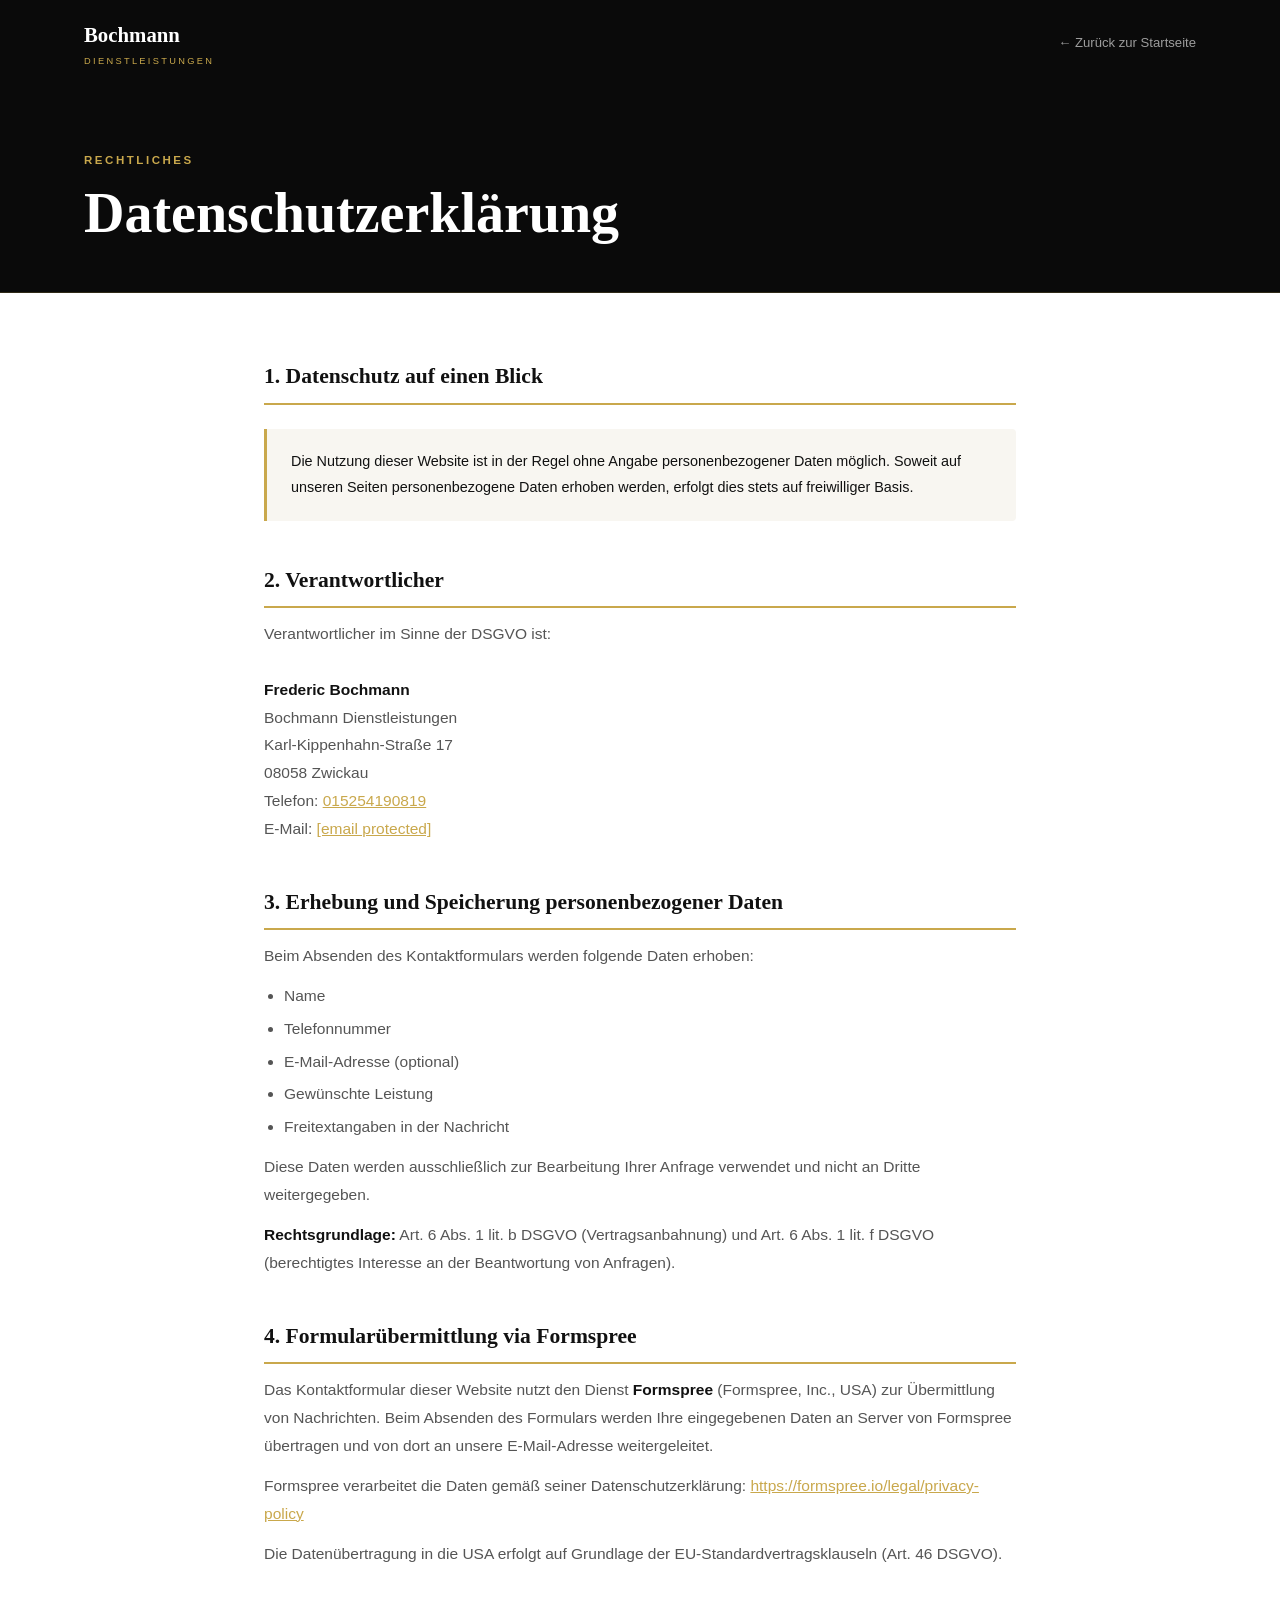
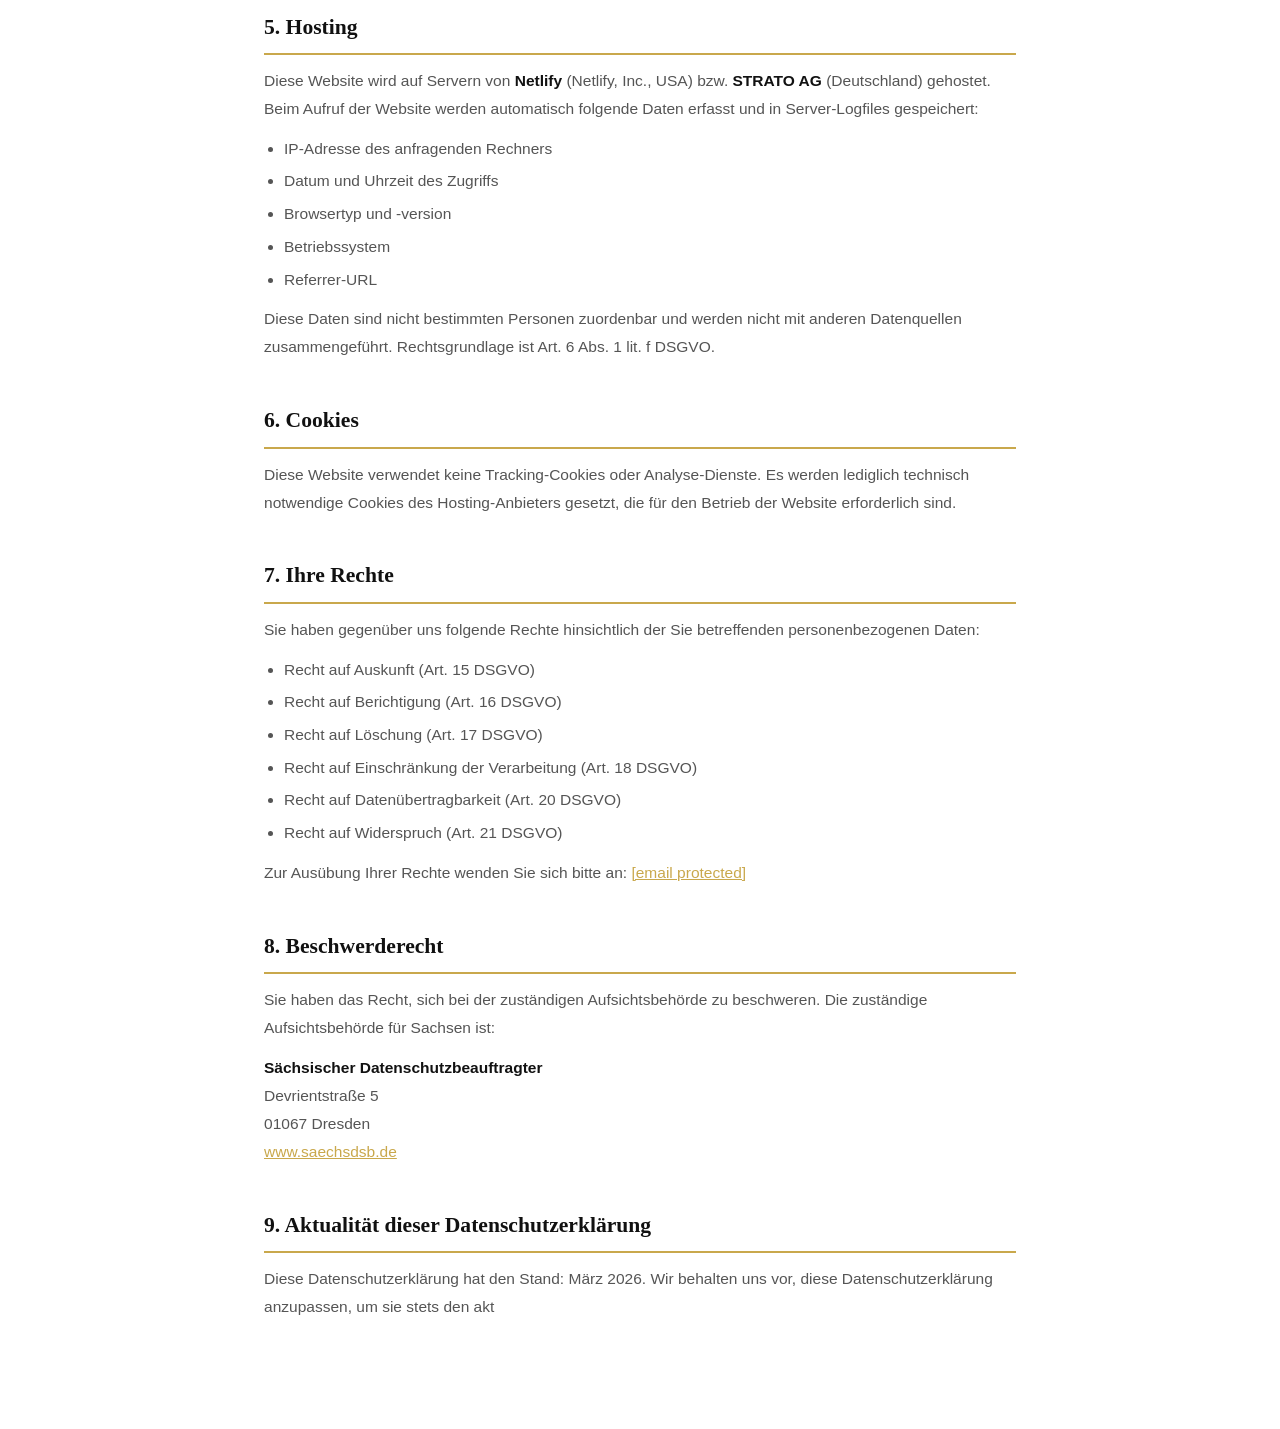
==== datenschutz.html @ 0e7c02c8 "Add files via upload grunddateien" ====
<!DOCTYPE html>
<html lang="de">
<head>
<meta charset="UTF-8"/>
<meta name="viewport" content="width=device-width,initial-scale=1.0"/>
<title>Datenschutz – Bochmann Dienstleistungen</title>
<style>
:root{--gold:#C9A84C;--dark:#111;--gray:#555;--off-white:#F8F6F1;--fd:Georgia,serif;--fb:-apple-system,BlinkMacSystemFont,sans-serif}
*{box-sizing:border-box;margin:0;padding:0}
body{font-family:var(--fb);background:#fff;color:var(--dark);line-height:1.8}
a{color:var(--gold)}a:hover{text-decoration:underline}
.nav{background:#0a0a0a;padding:1rem 0;position:sticky;top:0;z-index:100}
.nav__inner{max-width:1160px;margin:0 auto;padding:0 1.5rem;display:flex;align-items:center;justify-content:space-between}
.logo-main{font-family:var(--fd);font-size:1.3rem;font-weight:700;color:#fff}
.logo-sub{font-size:.58rem;letter-spacing:.25em;text-transform:uppercase;color:var(--gold)}
.back{font-size:.82rem;color:rgba(255,255,255,.6);text-decoration:none}
.back:hover{color:var(--gold)}
.hero{background:#0a0a0a;padding:4rem 0 3rem;border-bottom:1px solid rgba(201,168,76,.2)}
.hero .wrap{max-width:1160px;margin:0 auto;padding:0 1.5rem}
.eyebrow{font-size:.72rem;font-weight:700;letter-spacing:.22em;text-transform:uppercase;color:var(--gold);margin-bottom:.75rem}
.hero h1{font-family:var(--fd);font-size:clamp(2rem,5vw,3.5rem);font-weight:700;color:#fff;line-height:1.1}
.content{max-width:800px;margin:0 auto;padding:4rem 1.5rem 6rem}
.content h2{font-family:var(--fd);font-size:1.35rem;font-weight:700;color:var(--dark);margin:2.5rem 0 .75rem;padding-bottom:.4rem;border-bottom:2px solid var(--gold)}
.content h2:first-child{margin-top:0}
.content p{color:var(--gray);margin-bottom:.75rem;font-size:.97rem}
.content strong{color:var(--dark)}
.content ul{margin:.5rem 0 .75rem 1.25rem;color:var(--gray);font-size:.97rem}
.content ul li{margin-bottom:.3rem}
.box{background:var(--off-white);border-left:3px solid var(--gold);padding:1.25rem 1.5rem;border-radius:0 4px 4px 0;margin:1.5rem 0}
.box p{margin:0;color:var(--dark);font-size:.9rem}
.footer-s{background:#0a0a0a;padding:1.5rem 0;text-align:center}
.footer-s p{font-size:.78rem;color:rgba(255,255,255,.3)}
.footer-s a{color:var(--gold)}
</style>
</head>
<body>
<nav class="nav">
  <div class="nav__inner">
    <a href="index.html" style="text-decoration:none">
      <div class="logo-main">Bochmann</div>
      <div class="logo-sub">Dienstleistungen</div>
    </a>
    <a href="index.html" class="back">&#8592; Zurück zur Startseite</a>
  </div>
</nav>
<div class="hero">
  <div class="wrap">
    <p class="eyebrow">Rechtliches</p>
    <h1>Datenschutzerklärung</h1>
  </div>
</div>
<div class="content">

  <h2>1. Datenschutz auf einen Blick</h2>
  <div class="box">
    <p>Die Nutzung dieser Website ist in der Regel ohne Angabe personenbezogener Daten möglich. Soweit auf unseren Seiten personenbezogene Daten erhoben werden, erfolgt dies stets auf freiwilliger Basis.</p>
  </div>

  <h2>2. Verantwortlicher</h2>
  <p>Verantwortlicher im Sinne der DSGVO ist:<br><br>
  <strong>Frederic Bochmann</strong><br>
  Bochmann Dienstleistungen<br>
  Karl-Kippenhahn-Straße 17<br>
  08058 Zwickau<br>
  Telefon: <a href="tel:015254190819">015254190819</a><br>
  E-Mail: <a href="/cdn-cgi/l/email-protection#8ceafee9e5feedf9e1a1e8e5e9e2fff8e0e9e5fff8f9e2ebe9e2ccebe1f4a2e8e9"><span class="__cf_email__" data-cfemail="026470676b7063776f2f666b676c71766e676b7176776c65676c42656f7a2c6667">[email&#160;protected]</span></a></p>

  <h2>3. Erhebung und Speicherung personenbezogener Daten</h2>
  <p>Beim Absenden des Kontaktformulars werden folgende Daten erhoben:</p>
  <ul>
    <li>Name</li>
    <li>Telefonnummer</li>
    <li>E-Mail-Adresse (optional)</li>
    <li>Gewünschte Leistung</li>
    <li>Freitextangaben in der Nachricht</li>
  </ul>
  <p>Diese Daten werden ausschließlich zur Bearbeitung Ihrer Anfrage verwendet und nicht an Dritte weitergegeben.</p>
  <p><strong>Rechtsgrundlage:</strong> Art. 6 Abs. 1 lit. b DSGVO (Vertragsanbahnung) und Art. 6 Abs. 1 lit. f DSGVO (berechtigtes Interesse an der Beantwortung von Anfragen).</p>

  <h2>4. Formularübermittlung via Formspree</h2>
  <p>Das Kontaktformular dieser Website nutzt den Dienst <strong>Formspree</strong> (Formspree, Inc., USA) zur Übermittlung von Nachrichten. Beim Absenden des Formulars werden Ihre eingegebenen Daten an Server von Formspree übertragen und von dort an unsere E-Mail-Adresse weitergeleitet.</p>
  <p>Formspree verarbeitet die Daten gemäß seiner Datenschutzerklärung: <a href="https://formspree.io/legal/privacy-policy" target="_blank">https://formspree.io/legal/privacy-policy</a></p>
  <p>Die Datenübertragung in die USA erfolgt auf Grundlage der EU-Standardvertragsklauseln (Art. 46 DSGVO).</p>

  <h2>5. Hosting</h2>
  <p>Diese Website wird auf Servern von <strong>Netlify</strong> (Netlify, Inc., USA) bzw. <strong>STRATO AG</strong> (Deutschland) gehostet. Beim Aufruf der Website werden automatisch folgende Daten erfasst und in Server-Logfiles gespeichert:</p>
  <ul>
    <li>IP-Adresse des anfragenden Rechners</li>
    <li>Datum und Uhrzeit des Zugriffs</li>
    <li>Browsertyp und -version</li>
    <li>Betriebssystem</li>
    <li>Referrer-URL</li>
  </ul>
  <p>Diese Daten sind nicht bestimmten Personen zuordenbar und werden nicht mit anderen Datenquellen zusammengeführt. Rechtsgrundlage ist Art. 6 Abs. 1 lit. f DSGVO.</p>

  <h2>6. Cookies</h2>
  <p>Diese Website verwendet keine Tracking-Cookies oder Analyse-Dienste. Es werden lediglich technisch notwendige Cookies des Hosting-Anbieters gesetzt, die für den Betrieb der Website erforderlich sind.</p>

  <h2>7. Ihre Rechte</h2>
  <p>Sie haben gegenüber uns folgende Rechte hinsichtlich der Sie betreffenden personenbezogenen Daten:</p>
  <ul>
    <li>Recht auf Auskunft (Art. 15 DSGVO)</li>
    <li>Recht auf Berichtigung (Art. 16 DSGVO)</li>
    <li>Recht auf Löschung (Art. 17 DSGVO)</li>
    <li>Recht auf Einschränkung der Verarbeitung (Art. 18 DSGVO)</li>
    <li>Recht auf Datenübertragbarkeit (Art. 20 DSGVO)</li>
    <li>Recht auf Widerspruch (Art. 21 DSGVO)</li>
  </ul>
  <p>Zur Ausübung Ihrer Rechte wenden Sie sich bitte an: <a href="/cdn-cgi/l/email-protection#553327303c2734203878313c303b262139303c2621203b32303b1532382d7b3130"><span class="__cf_email__" data-cfemail="bcdaced9d5ceddc9d191d8d5d9d2cfc8d0d9d5cfc8c9d2dbd9d2fcdbd1c492d8d9">[email&#160;protected]</span></a></p>

  <h2>8. Beschwerderecht</h2>
  <p>Sie haben das Recht, sich bei der zuständigen Aufsichtsbehörde zu beschweren. Die zuständige Aufsichtsbehörde für Sachsen ist:</p>
  <p><strong>Sächsischer Datenschutzbeauftragter</strong><br>
  Devrientstraße 5<br>
  01067 Dresden<br>
  <a href="https://www.saechsdsb.de" target="_blank">www.saechsdsb.de</a></p>

  <h2>9. Aktualität dieser Datenschutzerklärung</h2>
  <p>Diese Datenschutzerklärung hat den Stand: März 2026. Wir behalten uns vor, diese Datenschutzerklärung anzupassen, um sie stets den akt
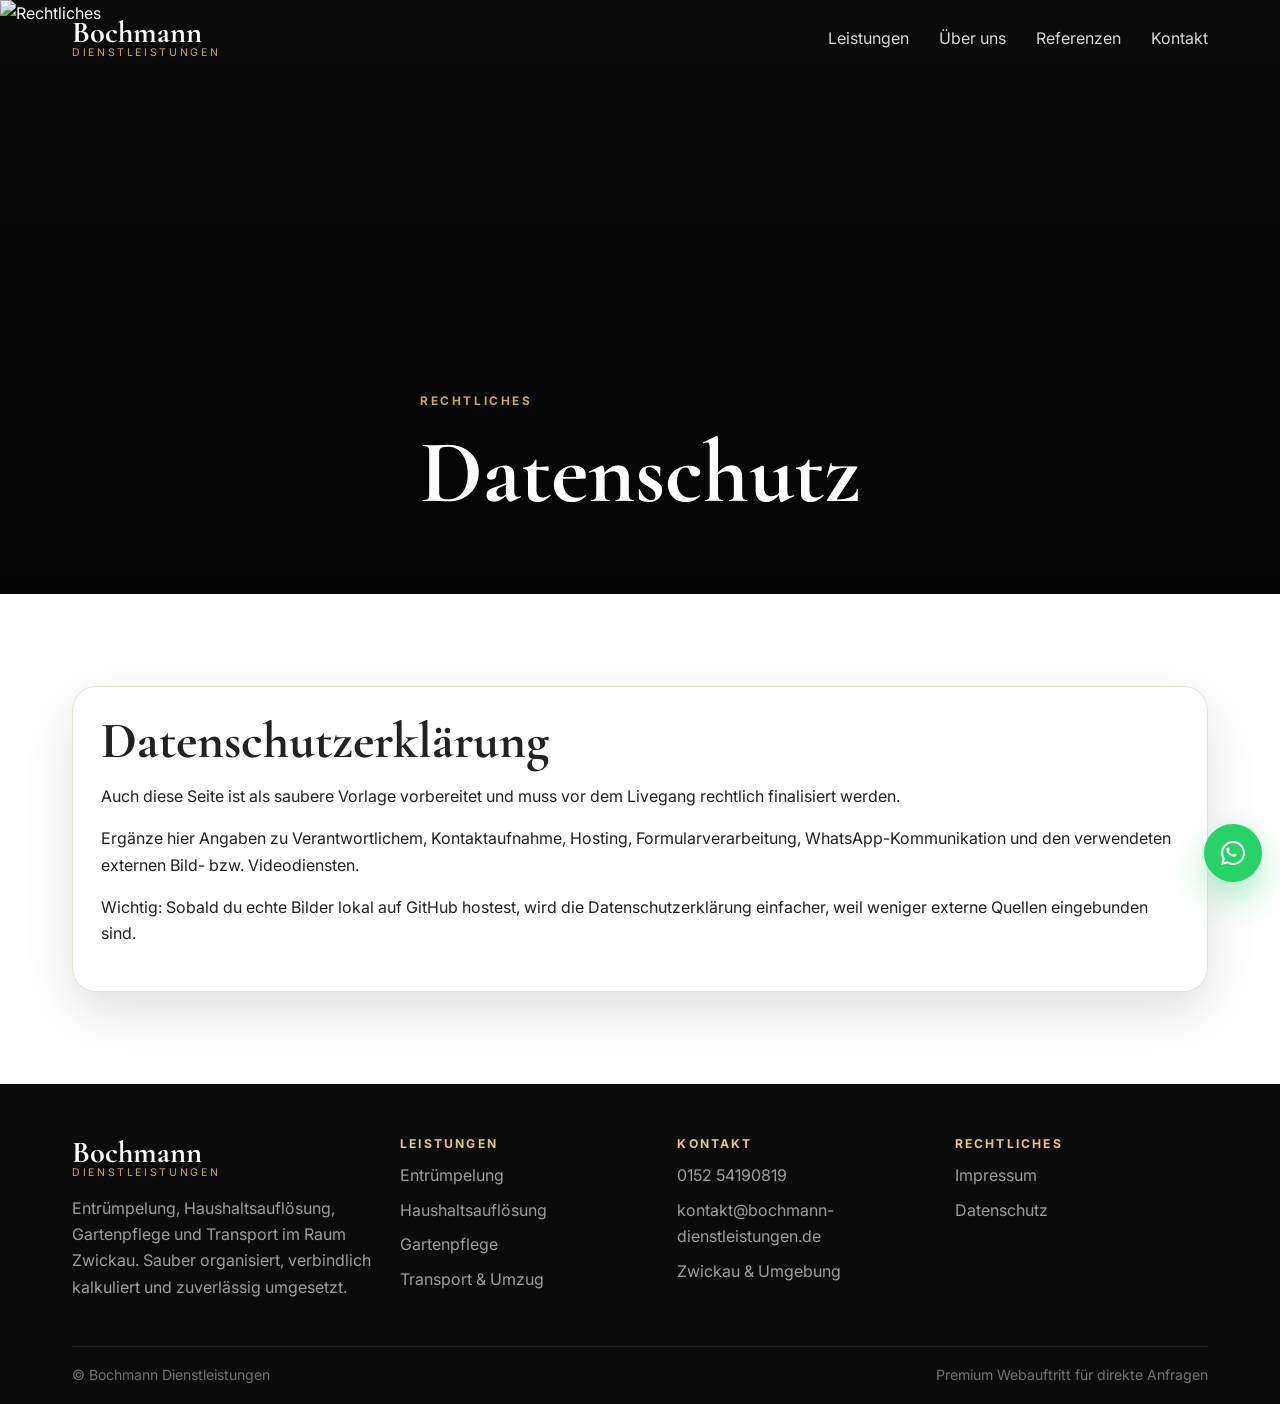
==== commit 73660cf2: "Launch: Bochmann Dienstleistungen Website - Alle Placeholder-Texte durch echten Content ersetzt - Fo" ====
--- a/datenschutz.html
+++ b/datenschutz.html
@@ -1,119 +1,82 @@
 <!DOCTYPE html>
 <html lang="de">
 <head>
-<meta charset="UTF-8"/>
-<meta name="viewport" content="width=device-width,initial-scale=1.0"/>
-<title>Datenschutz – Bochmann Dienstleistungen</title>
-<style>
-:root{--gold:#C9A84C;--dark:#111;--gray:#555;--off-white:#F8F6F1;--fd:Georgia,serif;--fb:-apple-system,BlinkMacSystemFont,sans-serif}
-*{box-sizing:border-box;margin:0;padding:0}
-body{font-family:var(--fb);background:#fff;color:var(--dark);line-height:1.8}
-a{color:var(--gold)}a:hover{text-decoration:underline}
-.nav{background:#0a0a0a;padding:1rem 0;position:sticky;top:0;z-index:100}
-.nav__inner{max-width:1160px;margin:0 auto;padding:0 1.5rem;display:flex;align-items:center;justify-content:space-between}
-.logo-main{font-family:var(--fd);font-size:1.3rem;font-weight:700;color:#fff}
-.logo-sub{font-size:.58rem;letter-spacing:.25em;text-transform:uppercase;color:var(--gold)}
-.back{font-size:.82rem;color:rgba(255,255,255,.6);text-decoration:none}
-.back:hover{color:var(--gold)}
-.hero{background:#0a0a0a;padding:4rem 0 3rem;border-bottom:1px solid rgba(201,168,76,.2)}
-.hero .wrap{max-width:1160px;margin:0 auto;padding:0 1.5rem}
-.eyebrow{font-size:.72rem;font-weight:700;letter-spacing:.22em;text-transform:uppercase;color:var(--gold);margin-bottom:.75rem}
-.hero h1{font-family:var(--fd);font-size:clamp(2rem,5vw,3.5rem);font-weight:700;color:#fff;line-height:1.1}
-.content{max-width:800px;margin:0 auto;padding:4rem 1.5rem 6rem}
-.content h2{font-family:var(--fd);font-size:1.35rem;font-weight:700;color:var(--dark);margin:2.5rem 0 .75rem;padding-bottom:.4rem;border-bottom:2px solid var(--gold)}
-.content h2:first-child{margin-top:0}
-.content p{color:var(--gray);margin-bottom:.75rem;font-size:.97rem}
-.content strong{color:var(--dark)}
-.content ul{margin:.5rem 0 .75rem 1.25rem;color:var(--gray);font-size:.97rem}
-.content ul li{margin-bottom:.3rem}
-.box{background:var(--off-white);border-left:3px solid var(--gold);padding:1.25rem 1.5rem;border-radius:0 4px 4px 0;margin:1.5rem 0}
-.box p{margin:0;color:var(--dark);font-size:.9rem}
-.footer-s{background:#0a0a0a;padding:1.5rem 0;text-align:center}
-.footer-s p{font-size:.78rem;color:rgba(255,255,255,.3)}
-.footer-s a{color:var(--gold)}
-</style>
+  <meta charset="UTF-8" />
+  <meta name="viewport" content="width=device-width, initial-scale=1.0" />
+  <meta name="theme-color" content="#0b0b0b" />
+  <link rel="preconnect" href="https://fonts.googleapis.com">
+  <link rel="preconnect" href="https://fonts.gstatic.com" crossorigin>
+  <link href="https://fonts.googleapis.com/css2?family=Cormorant+Garamond:wght@500;600;700&family=Inter:wght@400;500;600;700;800&display=swap" rel="stylesheet">
+  <link rel="stylesheet" href="style.css" />
+
+  <title>Datenschutz | Bochmann Dienstleistungen</title>
 </head>
 <body>
-<nav class="nav">
-  <div class="nav__inner">
-    <a href="index.html" style="text-decoration:none">
-      <div class="logo-main">Bochmann</div>
-      <div class="logo-sub">Dienstleistungen</div>
-    </a>
-    <a href="index.html" class="back">&#8592; Zurück zur Startseite</a>
+<header class="topbar">
+  <div class="container nav">
+    <a class="logo" href="index.html"><strong>Bochmann</strong><span>Dienstleistungen</span></a>
+    <nav class="nav-links">
+      <a href="index.html#leistungen">Leistungen</a>
+      <a href="index.html#ueber-uns">Über uns</a>
+      <a href="index.html#referenzen">Referenzen</a>
+      <a href="index.html#kontakt">Kontakt</a>
+    </nav>
+    <button class="burger" aria-label="Menü öffnen"><span></span><span></span><span></span></button>
   </div>
-</nav>
-<div class="hero">
-  <div class="wrap">
-    <p class="eyebrow">Rechtliches</p>
-    <h1>Datenschutzerklärung</h1>
+</header>
+<section class="page-hero">
+  <img src="https://images.unsplash.com/photo-1450101499163-c8848c66ca85?auto=format&fit=crop&w=1600&q=80" alt="Rechtliches" />
+  <div class="container">
+    <span class="eyebrow">Rechtliches</span>
+    <h1>Datenschutz</h1>
   </div>
-</div>
-<div class="content">
-
-  <h2>1. Datenschutz auf einen Blick</h2>
-  <div class="box">
-    <p>Die Nutzung dieser Website ist in der Regel ohne Angabe personenbezogener Daten möglich. Soweit auf unseren Seiten personenbezogene Daten erhoben werden, erfolgt dies stets auf freiwilliger Basis.</p>
+</section>
+<section class="section">
+  <div class="container"><div class="panel"><h2>Datenschutzerklärung</h2>
+<p>Auch diese Seite ist als saubere Vorlage vorbereitet und muss vor dem Livegang rechtlich finalisiert werden.</p>
+<p>Ergänze hier Angaben zu Verantwortlichem, Kontaktaufnahme, Hosting, Formularverarbeitung, WhatsApp-Kommunikation und den verwendeten externen Bild- bzw. Videodiensten.</p>
+<p>Wichtig: Sobald du echte Bilder lokal auf GitHub hostest, wird die Datenschutzerklärung einfacher, weil weniger externe Quellen eingebunden sind.</p></div></div>
+</section>
+<footer class="footer">
+  <div class="container">
+    <div class="footer-grid">
+      <div>
+        <div class="logo" style="color:#fff"><strong>Bochmann</strong><span>Dienstleistungen</span></div>
+        <p style="margin-top:16px">Entrümpelung, Haushaltsauflösung, Gartenpflege und Transport im Raum Zwickau. Sauber organisiert, verbindlich kalkuliert und zuverlässig umgesetzt.</p>
+      </div>
+      <div>
+        <h4>Leistungen</h4>
+        <ul>
+          <li><a href="entruempelung.html">Entrümpelung</a></li>
+          <li><a href="haushaltsaufloesung.html">Haushaltsauflösung</a></li>
+          <li><a href="gartenpflege.html">Gartenpflege</a></li>
+          <li><a href="transport-umzug.html">Transport & Umzug</a></li>
+        </ul>
+      </div>
+      <div>
+        <h4>Kontakt</h4>
+        <ul>
+          <li><a href="tel:+4915254190819">0152 54190819</a></li>
+          <li><a href="mailto:kontakt@bochmann-dienstleistungen.de">kontakt@bochmann-dienstleistungen.de</a></li>
+          <li>Zwickau & Umgebung</li>
+        </ul>
+      </div>
+      <div>
+        <h4>Rechtliches</h4>
+        <ul>
+          <li><a href="impressum.html">Impressum</a></li>
+          <li><a href="datenschutz.html">Datenschutz</a></li>
+        </ul>
+      </div>
+    </div>
+    <div class="footer-bottom">
+      <span>© Bochmann Dienstleistungen</span>
+      <span>Premium Webauftritt für direkte Anfragen</span>
+    </div>
   </div>
-
-  <h2>2. Verantwortlicher</h2>
-  <p>Verantwortlicher im Sinne der DSGVO ist:<br><br>
-  <strong>Frederic Bochmann</strong><br>
-  Bochmann Dienstleistungen<br>
-  Karl-Kippenhahn-Straße 17<br>
-  08058 Zwickau<br>
-  Telefon: <a href="tel:015254190819">015254190819</a><br>
-  E-Mail: <a href="/cdn-cgi/l/email-protection#8ceafee9e5feedf9e1a1e8e5e9e2fff8e0e9e5fff8f9e2ebe9e2ccebe1f4a2e8e9"><span class="__cf_email__" data-cfemail="026470676b7063776f2f666b676c71766e676b7176776c65676c42656f7a2c6667">[email&#160;protected]</span></a></p>
-
-  <h2>3. Erhebung und Speicherung personenbezogener Daten</h2>
-  <p>Beim Absenden des Kontaktformulars werden folgende Daten erhoben:</p>
-  <ul>
-    <li>Name</li>
-    <li>Telefonnummer</li>
-    <li>E-Mail-Adresse (optional)</li>
-    <li>Gewünschte Leistung</li>
-    <li>Freitextangaben in der Nachricht</li>
-  </ul>
-  <p>Diese Daten werden ausschließlich zur Bearbeitung Ihrer Anfrage verwendet und nicht an Dritte weitergegeben.</p>
-  <p><strong>Rechtsgrundlage:</strong> Art. 6 Abs. 1 lit. b DSGVO (Vertragsanbahnung) und Art. 6 Abs. 1 lit. f DSGVO (berechtigtes Interesse an der Beantwortung von Anfragen).</p>
-
-  <h2>4. Formularübermittlung via Formspree</h2>
-  <p>Das Kontaktformular dieser Website nutzt den Dienst <strong>Formspree</strong> (Formspree, Inc., USA) zur Übermittlung von Nachrichten. Beim Absenden des Formulars werden Ihre eingegebenen Daten an Server von Formspree übertragen und von dort an unsere E-Mail-Adresse weitergeleitet.</p>
-  <p>Formspree verarbeitet die Daten gemäß seiner Datenschutzerklärung: <a href="https://formspree.io/legal/privacy-policy" target="_blank">https://formspree.io/legal/privacy-policy</a></p>
-  <p>Die Datenübertragung in die USA erfolgt auf Grundlage der EU-Standardvertragsklauseln (Art. 46 DSGVO).</p>
-
-  <h2>5. Hosting</h2>
-  <p>Diese Website wird auf Servern von <strong>Netlify</strong> (Netlify, Inc., USA) bzw. <strong>STRATO AG</strong> (Deutschland) gehostet. Beim Aufruf der Website werden automatisch folgende Daten erfasst und in Server-Logfiles gespeichert:</p>
-  <ul>
-    <li>IP-Adresse des anfragenden Rechners</li>
-    <li>Datum und Uhrzeit des Zugriffs</li>
-    <li>Browsertyp und -version</li>
-    <li>Betriebssystem</li>
-    <li>Referrer-URL</li>
-  </ul>
-  <p>Diese Daten sind nicht bestimmten Personen zuordenbar und werden nicht mit anderen Datenquellen zusammengeführt. Rechtsgrundlage ist Art. 6 Abs. 1 lit. f DSGVO.</p>
-
-  <h2>6. Cookies</h2>
-  <p>Diese Website verwendet keine Tracking-Cookies oder Analyse-Dienste. Es werden lediglich technisch notwendige Cookies des Hosting-Anbieters gesetzt, die für den Betrieb der Website erforderlich sind.</p>
-
-  <h2>7. Ihre Rechte</h2>
-  <p>Sie haben gegenüber uns folgende Rechte hinsichtlich der Sie betreffenden personenbezogenen Daten:</p>
-  <ul>
-    <li>Recht auf Auskunft (Art. 15 DSGVO)</li>
-    <li>Recht auf Berichtigung (Art. 16 DSGVO)</li>
-    <li>Recht auf Löschung (Art. 17 DSGVO)</li>
-    <li>Recht auf Einschränkung der Verarbeitung (Art. 18 DSGVO)</li>
-    <li>Recht auf Datenübertragbarkeit (Art. 20 DSGVO)</li>
-    <li>Recht auf Widerspruch (Art. 21 DSGVO)</li>
-  </ul>
-  <p>Zur Ausübung Ihrer Rechte wenden Sie sich bitte an: <a href="/cdn-cgi/l/email-protection#553327303c2734203878313c303b262139303c2621203b32303b1532382d7b3130"><span class="__cf_email__" data-cfemail="bcdaced9d5ceddc9d191d8d5d9d2cfc8d0d9d5cfc8c9d2dbd9d2fcdbd1c492d8d9">[email&#160;protected]</span></a></p>
-
-  <h2>8. Beschwerderecht</h2>
-  <p>Sie haben das Recht, sich bei der zuständigen Aufsichtsbehörde zu beschweren. Die zuständige Aufsichtsbehörde für Sachsen ist:</p>
-  <p><strong>Sächsischer Datenschutzbeauftragter</strong><br>
-  Devrientstraße 5<br>
-  01067 Dresden<br>
-  <a href="https://www.saechsdsb.de" target="_blank">www.saechsdsb.de</a></p>
-
-  <h2>9. Aktualität dieser Datenschutzerklärung</h2>
-  <p>Diese Datenschutzerklärung hat den Stand: März 2026. Wir behalten uns vor, diese Datenschutzerklärung anzupassen, um sie stets den akt+</footer>
+<a class="whatsapp" href="https://wa.me/4915254190819?text=Hallo%20Bochmann%20Dienstleistungen%2C%20ich%20m%C3%B6chte%20eine%20Anfrage%20stellen." aria-label="WhatsApp">
+<svg viewBox="0 0 32 32" fill="currentColor"><path d="M19.11 17.27c-.27-.14-1.58-.78-1.82-.87-.24-.09-.42-.14-.59.14-.17.27-.68.87-.83 1.05-.15.18-.31.2-.58.07-.27-.14-1.14-.42-2.17-1.34-.8-.71-1.34-1.58-1.5-1.85-.16-.27-.02-.42.12-.55.13-.13.27-.31.41-.46.14-.15.18-.27.27-.45.09-.18.05-.34-.02-.48-.07-.14-.59-1.42-.81-1.95-.21-.5-.43-.43-.59-.44l-.5-.01c-.18 0-.47.07-.71.34-.24.27-.92.9-.92 2.19s.94 2.54 1.07 2.72c.14.18 1.85 2.82 4.48 3.95.63.27 1.12.43 1.5.55.63.2 1.2.17 1.65.1.5-.07 1.58-.65 1.8-1.28.22-.63.22-1.17.16-1.28-.06-.11-.24-.18-.5-.32Z"/><path d="M16.01 3.2c-7.07 0-12.8 5.73-12.8 12.8 0 2.26.59 4.48 1.71 6.43L3.2 28.8l6.54-1.69a12.74 12.74 0 0 0 6.27 1.65h.01c7.07 0 12.8-5.73 12.8-12.8S23.08 3.2 16.01 3.2Zm0 23.38h-.01a10.58 10.58 0 0 1-5.4-1.48l-.39-.23-3.88 1 1.03-3.79-.25-.39a10.55 10.55 0 0 1-1.62-5.67c0-5.87 4.77-10.64 10.63-10.64 2.84 0 5.51 1.11 7.52 3.11a10.57 10.57 0 0 1 3.11 7.52c0 5.86-4.77 10.63-10.63 10.63Z"/></svg></a>
+<script src="script.js"></script>
+</body>
+</html>
--- a/style.css
+++ b/style.css
@@ -0,0 +1,146 @@
+
+:root {
+  --gold:#c9a84c;
+  --gold-2:#e4c674;
+  --gold-3:#8b6b25;
+  --black:#0b0b0b;
+  --dark:#121212;
+  --dark-2:#1d1d1d;
+  --text:#222;
+  --muted:#6f6f6f;
+  --line:#e8e1d1;
+  --cream:#f8f5ef;
+  --white:#fff;
+  --radius:18px;
+  --shadow:0 20px 50px rgba(0,0,0,.12);
+  --max:1180px;
+}
+*{box-sizing:border-box}
+html{scroll-behavior:smooth}
+body{margin:0;font-family:Inter,system-ui,-apple-system,BlinkMacSystemFont,"Segoe UI",sans-serif;color:var(--text);background:#fff;line-height:1.65}
+a{text-decoration:none;color:inherit}
+img{max-width:100%;display:block}
+.container{max-width:var(--max);margin:0 auto;padding:0 22px}
+.section{padding:92px 0}
+.eyebrow{display:inline-block;font-size:.74rem;letter-spacing:.22em;text-transform:uppercase;color:var(--gold);font-weight:700;margin-bottom:14px}
+h1,h2,h3,h4{font-family:"Cormorant Garamond",Georgia,serif;line-height:1.05;margin:0 0 14px}
+h1{font-size:clamp(3rem,7vw,5.8rem);color:#fff}
+h2{font-size:clamp(2.2rem,4vw,3.5rem)}
+h3{font-size:1.8rem}
+p{margin:0 0 16px}
+.muted{color:var(--muted)}
+.btn{display:inline-flex;align-items:center;justify-content:center;gap:10px;padding:14px 24px;border-radius:999px;border:1px solid transparent;font-weight:700;transition:.25s ease;cursor:pointer}
+.btn-primary{background:var(--gold);color:#121212;box-shadow:0 12px 30px rgba(201,168,76,.25)}
+.btn-primary:hover{transform:translateY(-2px);background:var(--gold-2)}
+.btn-secondary{border-color:rgba(255,255,255,.42);color:#fff;background:rgba(255,255,255,.06);backdrop-filter:blur(6px)}
+.btn-secondary:hover{background:rgba(255,255,255,.14)}
+.btn-dark{background:#121212;color:#fff}
+.btn-dark:hover{transform:translateY(-2px)}
+.topbar{position:fixed;inset:0 0 auto 0;z-index:20;padding:18px 0;transition:.25s ease}
+.topbar.scrolled{background:rgba(10,10,10,.88);backdrop-filter:blur(12px);box-shadow:0 8px 28px rgba(0,0,0,.28);padding:12px 0}
+.nav{display:flex;align-items:center;justify-content:space-between;gap:24px}
+.logo{display:flex;flex-direction:column;color:#fff;line-height:1}
+.logo strong{font-family:"Cormorant Garamond",Georgia,serif;font-size:1.9rem;font-weight:700}
+.logo span{font-size:.66rem;letter-spacing:.25em;text-transform:uppercase;color:var(--gold)}
+.nav-links{display:flex;align-items:center;gap:30px;color:rgba(255,255,255,.84)}
+.nav-links a:hover{color:#fff}
+.burger{display:none;background:none;border:0;padding:0}
+.burger span{display:block;width:24px;height:2px;background:#fff;margin:5px 0}
+.hero{position:relative;min-height:100svh;display:flex;align-items:center;overflow:hidden;background:#111}
+.hero-media,.hero-overlay{position:absolute;inset:0}
+.hero-media video,.hero-media img{width:100%;height:100%;object-fit:cover}
+.hero-media img{display:none}
+.hero-overlay{background:linear-gradient(180deg,rgba(0,0,0,.48),rgba(0,0,0,.62) 45%,rgba(0,0,0,.82))}
+.hero-content{position:relative;z-index:2;padding-top:92px;max-width:920px}
+.hero-kicker{font-size:.82rem;letter-spacing:.28em;text-transform:uppercase;color:var(--gold-2);font-weight:700;margin-bottom:14px}
+.hero p.lead{font-size:clamp(1rem,2vw,1.28rem);color:rgba(255,255,255,.84);max-width:760px}
+.hero-actions{display:flex;gap:14px;flex-wrap:wrap;margin-top:26px}
+.hero-points{display:flex;flex-wrap:wrap;gap:12px 18px;margin-top:28px;color:rgba(255,255,255,.8);font-size:.95rem}
+.hero-points span{padding:8px 12px;border:1px solid rgba(255,255,255,.18);border-radius:999px;background:rgba(255,255,255,.04)}
+.strip{background:#101010;color:#fff;padding:14px 0;border-top:1px solid rgba(255,255,255,.08);border-bottom:1px solid rgba(255,255,255,.08)}
+.strip-grid{display:grid;grid-template-columns:repeat(4,1fr);gap:14px;font-size:.95rem}
+.strip-grid div{display:flex;align-items:center;gap:10px;opacity:.92}
+.services{background:var(--cream)}
+.services-grid{display:grid;grid-template-columns:repeat(4,1fr);gap:22px}
+.service-card{background:#fff;border:1px solid var(--line);border-radius:22px;overflow:hidden;box-shadow:var(--shadow);transition:.25s ease}
+.service-card:hover{transform:translateY(-6px)}
+.service-card__media{aspect-ratio:4/3;overflow:hidden}
+.service-card__media img{width:100%;height:100%;object-fit:cover;transition:.4s ease}
+.service-card:hover .service-card__media img{transform:scale(1.05)}
+.service-card__body{padding:24px}
+.service-card__body p{color:var(--muted);font-size:.97rem}
+.service-link{display:inline-flex;align-items:center;gap:8px;color:var(--gold-3);font-weight:700}
+.two-col{display:grid;grid-template-columns:1.02fr .98fr;gap:40px;align-items:center}
+.panel{background:#fff;border:1px solid var(--line);border-radius:24px;padding:28px;box-shadow:var(--shadow)}
+.image-card{border-radius:24px;overflow:hidden;box-shadow:var(--shadow);position:relative}
+.image-card img{width:100%;height:100%;object-fit:cover;min-height:480px}
+.badge-floating{position:absolute;right:18px;bottom:18px;background:rgba(11,11,11,.88);color:#fff;padding:16px 18px;border-radius:18px;max-width:260px;border:1px solid rgba(255,255,255,.1)}
+.badge-floating strong{display:block;color:var(--gold-2);text-transform:uppercase;letter-spacing:.18em;font-size:.72rem;margin-bottom:6px}
+.bullets{display:grid;gap:12px;margin-top:18px}
+.bullet{display:flex;gap:12px;align-items:flex-start}
+.bullet i{display:inline-flex;width:28px;height:28px;border-radius:50%;align-items:center;justify-content:center;background:rgba(201,168,76,.14);color:var(--gold-3);font-style:normal;font-weight:800;flex:none}
+.process{background:#101010;color:#fff}
+.process h2,.process .muted{color:#fff}
+.process-grid{display:grid;grid-template-columns:repeat(4,1fr);gap:18px}
+.step{padding:26px;border:1px solid rgba(255,255,255,.1);border-radius:22px;background:linear-gradient(180deg,rgba(255,255,255,.03),rgba(255,255,255,.01))}
+.step-num{font-family:"Cormorant Garamond",Georgia,serif;font-size:3rem;color:var(--gold-2);line-height:1}
+.usp-grid{display:grid;grid-template-columns:repeat(3,1fr);gap:18px}
+.usp{padding:26px;border:1px solid var(--line);border-radius:22px;background:#fff}
+.gallery-grid{display:grid;grid-template-columns:repeat(3,1fr);gap:16px}
+.gallery-card{border-radius:22px;overflow:hidden;position:relative;box-shadow:var(--shadow)}
+.gallery-card img{width:100%;height:280px;object-fit:cover}
+.gallery-card span{position:absolute;left:14px;bottom:14px;background:rgba(11,11,11,.76);color:#fff;padding:9px 12px;border-radius:999px;font-size:.85rem}
+.cta-band{padding:82px 0;background:linear-gradient(135deg,#141414,#241c0a);color:#fff}
+.cta-box{text-align:center;max-width:860px;margin:0 auto}
+.contact-wrap{display:grid;grid-template-columns:.9fr 1.1fr;gap:24px}
+.contact-card,.form-card{border:1px solid var(--line);border-radius:24px;padding:28px;background:#fff;box-shadow:var(--shadow)}
+.contact-list{display:grid;gap:14px;margin-top:24px}
+.contact-item{display:flex;gap:14px;padding:16px;border-radius:18px;background:var(--cream);border:1px solid var(--line)}
+.contact-item strong{display:block;font-size:.72rem;letter-spacing:.18em;text-transform:uppercase;color:var(--gold-3);margin-bottom:4px}
+form{display:grid;gap:14px}
+.form-row{display:grid;grid-template-columns:1fr 1fr;gap:14px}
+label{font-size:.82rem;font-weight:700;letter-spacing:.08em;text-transform:uppercase}
+input,textarea,select{width:100%;padding:14px 16px;border:1px solid #d8d8d8;border-radius:14px;font:inherit}
+textarea{min-height:140px;resize:vertical}
+.footer{background:#0b0b0b;color:rgba(255,255,255,.76);padding:54px 0 18px}
+.footer-grid{display:grid;grid-template-columns:1.2fr 1fr 1fr 1fr;gap:24px;padding-bottom:30px;border-bottom:1px solid rgba(255,255,255,.08)}
+.footer small,.footer p,.footer li{color:rgba(255,255,255,.6)}
+.footer h4{font-family:Inter,sans-serif;font-size:.76rem;letter-spacing:.18em;text-transform:uppercase;color:var(--gold-2);margin:0 0 12px}
+.footer ul{list-style:none;padding:0;margin:0;display:grid;gap:8px}
+.footer-bottom{padding-top:16px;display:flex;justify-content:space-between;gap:12px;flex-wrap:wrap;font-size:.88rem;color:rgba(255,255,255,.42)}
+.page-hero{position:relative;min-height:66svh;display:flex;align-items:end;padding:140px 0 60px;color:#fff;background:#111;overflow:hidden}
+.page-hero::before{content:"";position:absolute;inset:0;background:linear-gradient(180deg,rgba(0,0,0,.35),rgba(0,0,0,.75))}
+.page-hero .container{position:relative;z-index:1}
+.page-hero img{position:absolute;inset:0;width:100%;height:100%;object-fit:cover}
+.content-grid{display:grid;grid-template-columns:1.1fr .9fr;gap:24px}
+.price-box{background:#111;color:#fff;border-radius:24px;padding:26px;position:sticky;top:96px}
+.price-box ul{padding-left:18px;color:rgba(255,255,255,.8)}
+.kpi-row{display:grid;grid-template-columns:repeat(3,1fr);gap:16px;margin-top:24px}
+.kpi{padding:18px;border:1px solid var(--line);border-radius:18px;background:#fff;text-align:center}
+.kpi strong{display:block;font-size:1.4rem;color:var(--gold-3)}
+.notice{padding:18px;border-radius:18px;background:#f7f0dc;border:1px solid #e6d39a}
+.whatsapp{position:fixed;right:18px;bottom:18px;z-index:30;background:#25d366;color:#fff;width:58px;height:58px;border-radius:50%;display:flex;align-items:center;justify-content:center;box-shadow:0 16px 34px rgba(37,211,102,.38)}
+.whatsapp svg{width:30px;height:30px}
+.reveal{opacity:0;transform:translateY(24px);transition:.7s ease}
+.reveal.on{opacity:1;transform:none}
+@media (max-width: 1080px){
+  .services-grid{grid-template-columns:repeat(2,1fr)}
+  .two-col,.contact-wrap,.content-grid,.footer-grid{grid-template-columns:1fr}
+  .process-grid{grid-template-columns:repeat(2,1fr)}
+  .usp-grid{grid-template-columns:repeat(2,1fr)}
+  .gallery-grid{grid-template-columns:repeat(2,1fr)}
+  .strip-grid{grid-template-columns:repeat(2,1fr)}
+}
+@media (max-width: 760px){
+  .burger{display:block}
+  .nav-links{position:fixed;top:70px;right:16px;left:16px;display:none;flex-direction:column;align-items:flex-start;padding:18px;border-radius:20px;background:rgba(15,15,15,.96);box-shadow:0 18px 36px rgba(0,0,0,.3)}
+  .nav-links.open{display:flex}
+  .hero{min-height:92svh}
+  .hero-media video{display:none}
+  .hero-media img{display:block}
+  .services-grid,.process-grid,.usp-grid,.gallery-grid{grid-template-columns:1fr}
+  .form-row,.kpi-row{grid-template-columns:1fr}
+  .strip-grid{grid-template-columns:1fr}
+  .section{padding:72px 0}
+  .page-hero{min-height:54svh;padding-top:120px}
+}
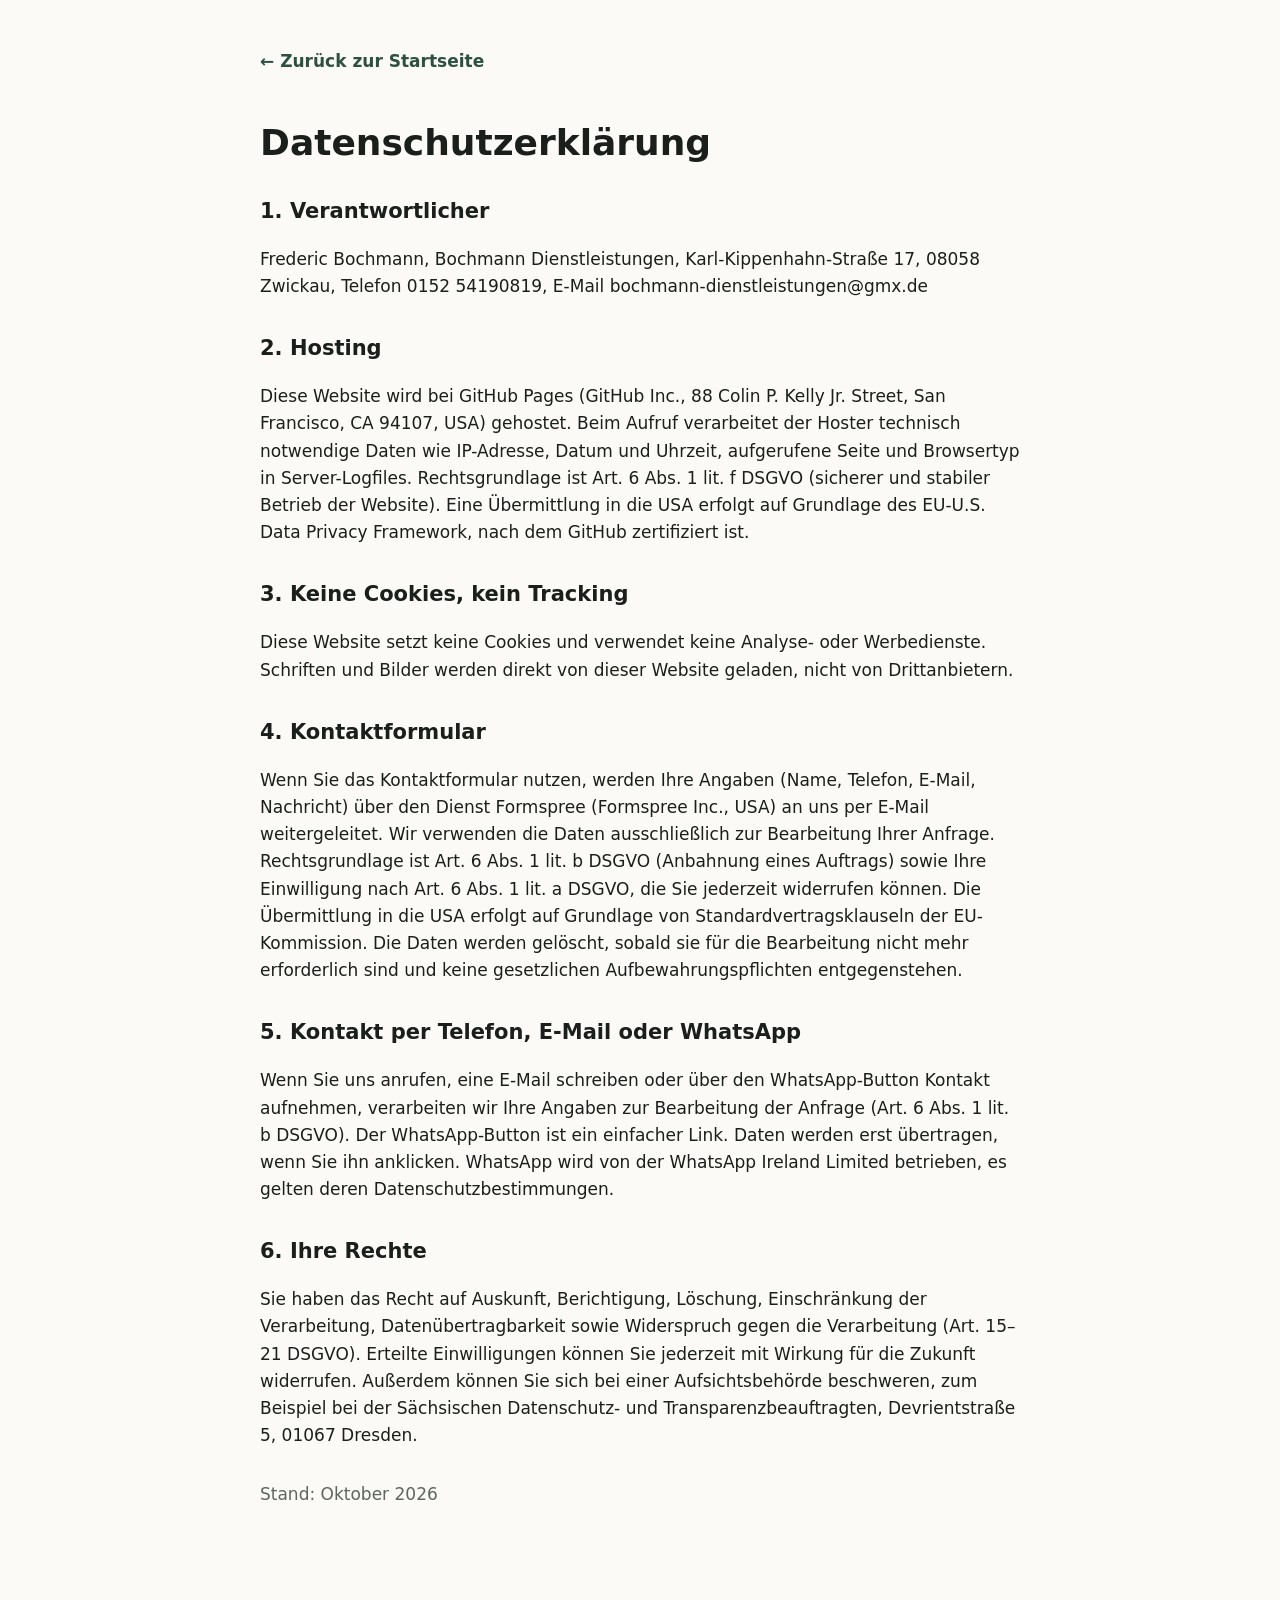
==== commit 41cc8381: "Neue Website Bochmann Dienstleistungen (Onepager, echte Einsatzfotos, Intro) Co-Authored-By: Claude " ====
--- a/datenschutz.html
+++ b/datenschutz.html
@@ -1,82 +1,18 @@
-<!DOCTYPE html>
-<html lang="de">
-<head>
-  <meta charset="UTF-8" />
-  <meta name="viewport" content="width=device-width, initial-scale=1.0" />
-  <meta name="theme-color" content="#0b0b0b" />
-  <link rel="preconnect" href="https://fonts.googleapis.com">
-  <link rel="preconnect" href="https://fonts.gstatic.com" crossorigin>
-  <link href="https://fonts.googleapis.com/css2?family=Cormorant+Garamond:wght@500;600;700&family=Inter:wght@400;500;600;700;800&display=swap" rel="stylesheet">
-  <link rel="stylesheet" href="style.css" />
-
-  <title>Datenschutz | Bochmann Dienstleistungen</title>
-</head>
-<body>
-<header class="topbar">
-  <div class="container nav">
-    <a class="logo" href="index.html"><strong>Bochmann</strong><span>Dienstleistungen</span></a>
-    <nav class="nav-links">
-      <a href="index.html#leistungen">Leistungen</a>
-      <a href="index.html#ueber-uns">Über uns</a>
-      <a href="index.html#referenzen">Referenzen</a>
-      <a href="index.html#kontakt">Kontakt</a>
-    </nav>
-    <button class="burger" aria-label="Menü öffnen"><span></span><span></span><span></span></button>
-  </div>
-</header>
-<section class="page-hero">
-  <img src="https://images.unsplash.com/photo-1450101499163-c8848c66ca85?auto=format&fit=crop&w=1600&q=80" alt="Rechtliches" />
-  <div class="container">
-    <span class="eyebrow">Rechtliches</span>
-    <h1>Datenschutz</h1>
-  </div>
-</section>
-<section class="section">
-  <div class="container"><div class="panel"><h2>Datenschutzerklärung</h2>
-<p>Auch diese Seite ist als saubere Vorlage vorbereitet und muss vor dem Livegang rechtlich finalisiert werden.</p>
-<p>Ergänze hier Angaben zu Verantwortlichem, Kontaktaufnahme, Hosting, Formularverarbeitung, WhatsApp-Kommunikation und den verwendeten externen Bild- bzw. Videodiensten.</p>
-<p>Wichtig: Sobald du echte Bilder lokal auf GitHub hostest, wird die Datenschutzerklärung einfacher, weil weniger externe Quellen eingebunden sind.</p></div></div>
-</section>
-<footer class="footer">
-  <div class="container">
-    <div class="footer-grid">
-      <div>
-        <div class="logo" style="color:#fff"><strong>Bochmann</strong><span>Dienstleistungen</span></div>
-        <p style="margin-top:16px">Entrümpelung, Haushaltsauflösung, Gartenpflege und Transport im Raum Zwickau. Sauber organisiert, verbindlich kalkuliert und zuverlässig umgesetzt.</p>
-      </div>
-      <div>
-        <h4>Leistungen</h4>
-        <ul>
-          <li><a href="entruempelung.html">Entrümpelung</a></li>
-          <li><a href="haushaltsaufloesung.html">Haushaltsauflösung</a></li>
-          <li><a href="gartenpflege.html">Gartenpflege</a></li>
-          <li><a href="transport-umzug.html">Transport & Umzug</a></li>
-        </ul>
-      </div>
-      <div>
-        <h4>Kontakt</h4>
-        <ul>
-          <li><a href="tel:+4915254190819">0152 54190819</a></li>
-          <li><a href="mailto:kontakt@bochmann-dienstleistungen.de">kontakt@bochmann-dienstleistungen.de</a></li>
-          <li>Zwickau & Umgebung</li>
-        </ul>
-      </div>
-      <div>
-        <h4>Rechtliches</h4>
-        <ul>
-          <li><a href="impressum.html">Impressum</a></li>
-          <li><a href="datenschutz.html">Datenschutz</a></li>
-        </ul>
-      </div>
-    </div>
-    <div class="footer-bottom">
-      <span>© Bochmann Dienstleistungen</span>
-      <span>Premium Webauftritt für direkte Anfragen</span>
-    </div>
-  </div>
-</footer>
-<a class="whatsapp" href="https://wa.me/4915254190819?text=Hallo%20Bochmann%20Dienstleistungen%2C%20ich%20m%C3%B6chte%20eine%20Anfrage%20stellen." aria-label="WhatsApp">
-<svg viewBox="0 0 32 32" fill="currentColor"><path d="M19.11 17.27c-.27-.14-1.58-.78-1.82-.87-.24-.09-.42-.14-.59.14-.17.27-.68.87-.83 1.05-.15.18-.31.2-.58.07-.27-.14-1.14-.42-2.17-1.34-.8-.71-1.34-1.58-1.5-1.85-.16-.27-.02-.42.12-.55.13-.13.27-.31.41-.46.14-.15.18-.27.27-.45.09-.18.05-.34-.02-.48-.07-.14-.59-1.42-.81-1.95-.21-.5-.43-.43-.59-.44l-.5-.01c-.18 0-.47.07-.71.34-.24.27-.92.9-.92 2.19s.94 2.54 1.07 2.72c.14.18 1.85 2.82 4.48 3.95.63.27 1.12.43 1.5.55.63.2 1.2.17 1.65.1.5-.07 1.58-.65 1.8-1.28.22-.63.22-1.17.16-1.28-.06-.11-.24-.18-.5-.32Z"/><path d="M16.01 3.2c-7.07 0-12.8 5.73-12.8 12.8 0 2.26.59 4.48 1.71 6.43L3.2 28.8l6.54-1.69a12.74 12.74 0 0 0 6.27 1.65h.01c7.07 0 12.8-5.73 12.8-12.8S23.08 3.2 16.01 3.2Zm0 23.38h-.01a10.58 10.58 0 0 1-5.4-1.48l-.39-.23-3.88 1 1.03-3.79-.25-.39a10.55 10.55 0 0 1-1.62-5.67c0-5.87 4.77-10.64 10.63-10.64 2.84 0 5.51 1.11 7.52 3.11a10.57 10.57 0 0 1 3.11 7.52c0 5.86-4.77 10.63-10.63 10.63Z"/></svg></a>
-<script src="script.js"></script>
-</body>
-</html>+<!doctype html><html lang="de"><head><meta charset="utf-8"><meta name="viewport" content="width=device-width,initial-scale=1"><meta name="robots" content="noindex"><title>Datenschutz · Bochmann Dienstleistungen</title>
+<style>@font-face{font-family:Barlow;src:url(fonts/barlow500.woff2) format("woff2");font-weight:400 500}@font-face{font-family:Barlow;src:url(fonts/barlow700.woff2) format("woff2");font-weight:700}
+body{font-family:Barlow,system-ui,sans-serif;background:#fbfaf6;color:#1b1f1c;line-height:1.6;margin:0;font-size:17px}main{max-width:760px;margin:0 auto;padding:48px 20px 80px}h1{font-size:36px;line-height:1.1}h2{font-size:21px;margin-top:32px}a{color:#2d5040}.back{display:inline-block;margin-bottom:24px;font-weight:700;text-decoration:none}</style></head><body><main><a class="back" href="index.html">← Zurück zur Startseite</a>
+<h1>Datenschutzerklärung</h1>
+<h2>1. Verantwortlicher</h2>
+<p>Frederic Bochmann, Bochmann Dienstleistungen, Karl-Kippenhahn-Straße 17, 08058 Zwickau, Telefon 0152 54190819, E-Mail bochmann-dienstleistungen@gmx.de</p>
+<h2>2. Hosting</h2>
+<p>Diese Website wird bei GitHub Pages (GitHub Inc., 88 Colin P. Kelly Jr. Street, San Francisco, CA 94107, USA) gehostet. Beim Aufruf verarbeitet der Hoster technisch notwendige Daten wie IP-Adresse, Datum und Uhrzeit, aufgerufene Seite und Browsertyp in Server-Logfiles. Rechtsgrundlage ist Art. 6 Abs. 1 lit. f DSGVO (sicherer und stabiler Betrieb der Website). Eine Übermittlung in die USA erfolgt auf Grundlage des EU-U.S. Data Privacy Framework, nach dem GitHub zertifiziert ist.</p>
+<h2>3. Keine Cookies, kein Tracking</h2>
+<p>Diese Website setzt keine Cookies und verwendet keine Analyse- oder Werbedienste. Schriften und Bilder werden direkt von dieser Website geladen, nicht von Drittanbietern.</p>
+<h2>4. Kontaktformular</h2>
+<p>Wenn Sie das Kontaktformular nutzen, werden Ihre Angaben (Name, Telefon, E-Mail, Nachricht) über den Dienst Formspree (Formspree Inc., USA) an uns per E-Mail weitergeleitet. Wir verwenden die Daten ausschließlich zur Bearbeitung Ihrer Anfrage. Rechtsgrundlage ist Art. 6 Abs. 1 lit. b DSGVO (Anbahnung eines Auftrags) sowie Ihre Einwilligung nach Art. 6 Abs. 1 lit. a DSGVO, die Sie jederzeit widerrufen können. Die Übermittlung in die USA erfolgt auf Grundlage von Standardvertragsklauseln der EU-Kommission. Die Daten werden gelöscht, sobald sie für die Bearbeitung nicht mehr erforderlich sind und keine gesetzlichen Aufbewahrungspflichten entgegenstehen.</p>
+<h2>5. Kontakt per Telefon, E-Mail oder WhatsApp</h2>
+<p>Wenn Sie uns anrufen, eine E-Mail schreiben oder über den WhatsApp-Button Kontakt aufnehmen, verarbeiten wir Ihre Angaben zur Bearbeitung der Anfrage (Art. 6 Abs. 1 lit. b DSGVO). Der WhatsApp-Button ist ein einfacher Link. Daten werden erst übertragen, wenn Sie ihn anklicken. WhatsApp wird von der WhatsApp Ireland Limited betrieben, es gelten deren Datenschutzbestimmungen.</p>
+<h2>6. Ihre Rechte</h2>
+<p>Sie haben das Recht auf Auskunft, Berichtigung, Löschung, Einschränkung der Verarbeitung, Datenübertragbarkeit sowie Widerspruch gegen die Verarbeitung (Art. 15–21 DSGVO). Erteilte Einwilligungen können Sie jederzeit mit Wirkung für die Zukunft widerrufen. Außerdem können Sie sich bei einer Aufsichtsbehörde beschweren, zum Beispiel bei der Sächsischen Datenschutz- und Transparenzbeauftragten, Devrientstraße 5, 01067 Dresden.</p>
+<p style="margin-top:32px;color:#5d665f">Stand: Oktober 2026</p>
+</main></body></html>
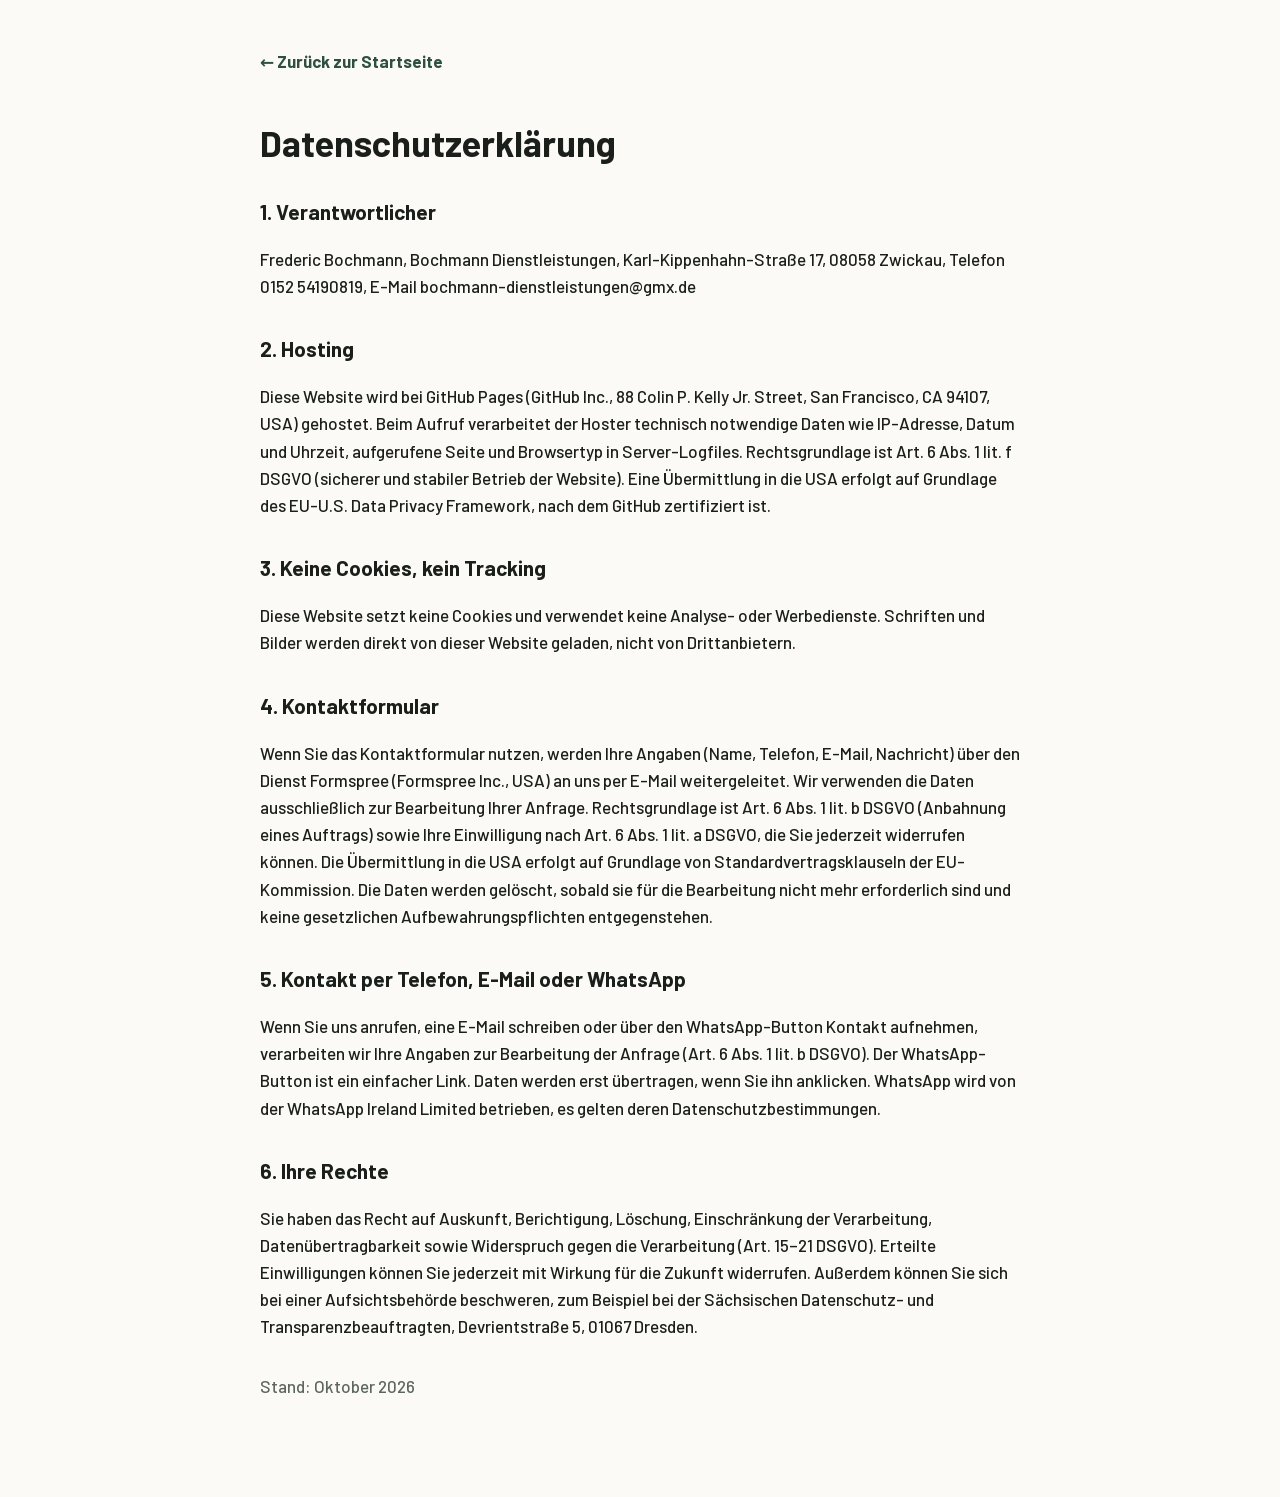
==== commit 7a498cf7: "Intro: animiertes Logo, vollständige Barlow-Schriften Co-Authored-By: Claude Opus 5.5 <noreply@anthr" ====
--- a/datenschutz.html
+++ b/datenschutz.html
@@ -1,5 +1,8 @@
 <!doctype html><html lang="de"><head><meta charset="utf-8"><meta name="viewport" content="width=device-width,initial-scale=1"><meta name="robots" content="noindex"><title>Datenschutz · Bochmann Dienstleistungen</title>
-<style>@font-face{font-family:Barlow;src:url(fonts/barlow500.woff2) format("woff2");font-weight:400 500}@font-face{font-family:Barlow;src:url(fonts/barlow700.woff2) format("woff2");font-weight:700}
+<style>@font-face{font-family:Barlow;font-weight:400 500;font-display:swap;src:url(fonts/barlow-500-latin.woff2) format("woff2");unicode-range:U+0000-00FF,U+0131,U+0152-0153,U+02BB-02BC,U+02C6,U+02DA,U+02DC,U+0304,U+0308,U+0329,U+2000-206F,U+20AC,U+2122,U+2191,U+2193,U+2212,U+2215,U+FEFF,U+FFFD}
+@font-face{font-family:Barlow;font-weight:400 500;font-display:swap;src:url(fonts/barlow-500-latin-ext.woff2) format("woff2");unicode-range:U+0100-02BA,U+02BD-02C5,U+02C7-02CC,U+02CE-02D7,U+02DD-02FF,U+0304,U+0308,U+0329,U+1D00-1DBF,U+1E00-1E9F,U+1EF2-1EFF,U+2020,U+20A0-20AB,U+20AD-20C0,U+2113,U+2C60-2C7F,U+A720-A7FF}
+@font-face{font-family:Barlow;font-weight:600;font-display:swap;src:url(fonts/barlow-600-latin.woff2) format("woff2");unicode-range:U+0000-00FF,U+0131,U+0152-0153,U+02BB-02BC,U+02C6,U+02DA,U+02DC,U+0304,U+0308,U+0329,U+2000-206F,U+20AC,U+2122,U+2191,U+2193,U+2212,U+2215,U+FEFF,U+FFFD}
+@font-face{font-family:Barlow;font-weight:700 800;font-display:swap;src:url(fonts/barlow-700-latin.woff2) format("woff2");unicode-range:U+0000-00FF,U+0131,U+0152-0153,U+02BB-02BC,U+02C6,U+02DA,U+02DC,U+0304,U+0308,U+0329,U+2000-206F,U+20AC,U+2122,U+2191,U+2193,U+2212,U+2215,U+FEFF,U+FFFD}
 body{font-family:Barlow,system-ui,sans-serif;background:#fbfaf6;color:#1b1f1c;line-height:1.6;margin:0;font-size:17px}main{max-width:760px;margin:0 auto;padding:48px 20px 80px}h1{font-size:36px;line-height:1.1}h2{font-size:21px;margin-top:32px}a{color:#2d5040}.back{display:inline-block;margin-bottom:24px;font-weight:700;text-decoration:none}</style></head><body><main><a class="back" href="index.html">← Zurück zur Startseite</a>
 <h1>Datenschutzerklärung</h1>
 <h2>1. Verantwortlicher</h2>
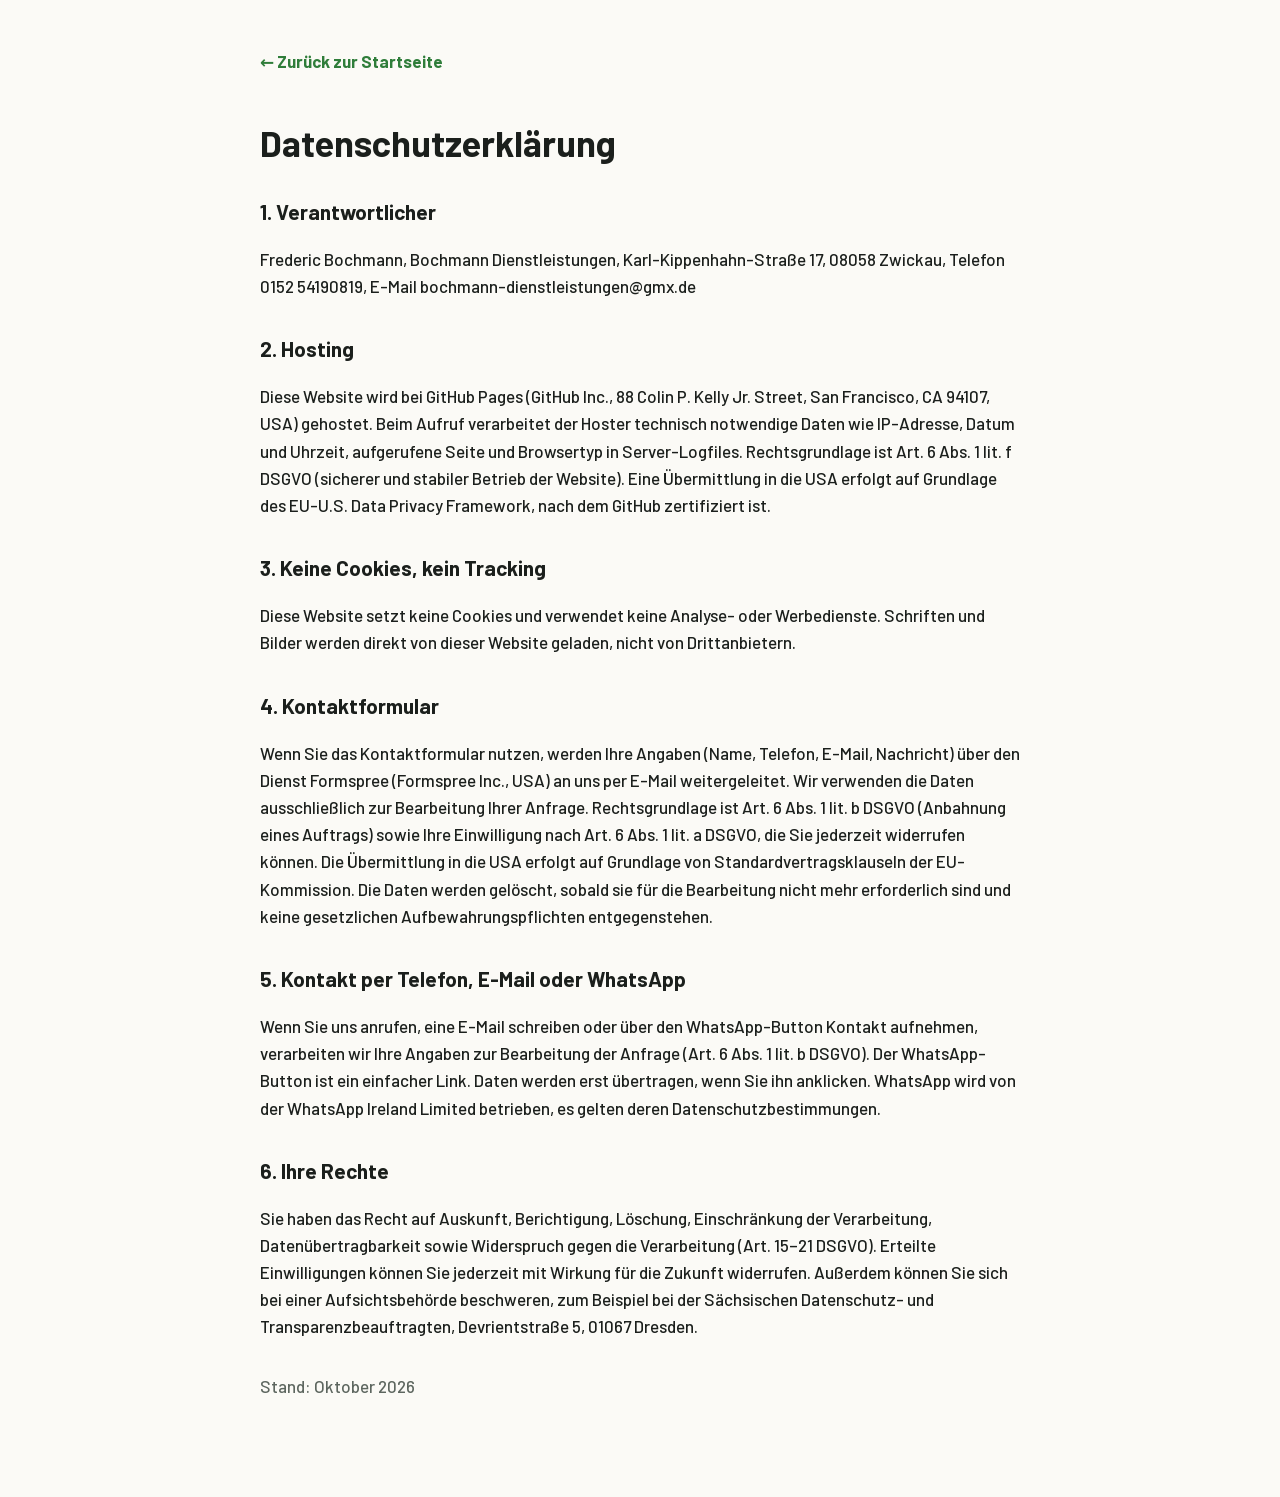
==== commit de51685e: "Neues Logo im Kopf, Favicon, Farben Anthrazit/Grün Co-Authored-By: Claude Opus 5.5 <noreply@anthropi" ====
--- a/datenschutz.html
+++ b/datenschutz.html
@@ -3,7 +3,7 @@
 @font-face{font-family:Barlow;font-weight:400 500;font-display:swap;src:url(fonts/barlow-500-latin-ext.woff2) format("woff2");unicode-range:U+0100-02BA,U+02BD-02C5,U+02C7-02CC,U+02CE-02D7,U+02DD-02FF,U+0304,U+0308,U+0329,U+1D00-1DBF,U+1E00-1E9F,U+1EF2-1EFF,U+2020,U+20A0-20AB,U+20AD-20C0,U+2113,U+2C60-2C7F,U+A720-A7FF}
 @font-face{font-family:Barlow;font-weight:600;font-display:swap;src:url(fonts/barlow-600-latin.woff2) format("woff2");unicode-range:U+0000-00FF,U+0131,U+0152-0153,U+02BB-02BC,U+02C6,U+02DA,U+02DC,U+0304,U+0308,U+0329,U+2000-206F,U+20AC,U+2122,U+2191,U+2193,U+2212,U+2215,U+FEFF,U+FFFD}
 @font-face{font-family:Barlow;font-weight:700 800;font-display:swap;src:url(fonts/barlow-700-latin.woff2) format("woff2");unicode-range:U+0000-00FF,U+0131,U+0152-0153,U+02BB-02BC,U+02C6,U+02DA,U+02DC,U+0304,U+0308,U+0329,U+2000-206F,U+20AC,U+2122,U+2191,U+2193,U+2212,U+2215,U+FEFF,U+FFFD}
-body{font-family:Barlow,system-ui,sans-serif;background:#fbfaf6;color:#1b1f1c;line-height:1.6;margin:0;font-size:17px}main{max-width:760px;margin:0 auto;padding:48px 20px 80px}h1{font-size:36px;line-height:1.1}h2{font-size:21px;margin-top:32px}a{color:#2d5040}.back{display:inline-block;margin-bottom:24px;font-weight:700;text-decoration:none}</style></head><body><main><a class="back" href="index.html">← Zurück zur Startseite</a>
+body{font-family:Barlow,system-ui,sans-serif;background:#fbfaf6;color:#1b1f1c;line-height:1.6;margin:0;font-size:17px}main{max-width:760px;margin:0 auto;padding:48px 20px 80px}h1{font-size:36px;line-height:1.1}h2{font-size:21px;margin-top:32px}a{color:#2F7D3A}.back{display:inline-block;margin-bottom:24px;font-weight:700;text-decoration:none}</style></head><body><main><a class="back" href="index.html">← Zurück zur Startseite</a>
 <h1>Datenschutzerklärung</h1>
 <h2>1. Verantwortlicher</h2>
 <p>Frederic Bochmann, Bochmann Dienstleistungen, Karl-Kippenhahn-Straße 17, 08058 Zwickau, Telefon 0152 54190819, E-Mail bochmann-dienstleistungen@gmx.de</p>
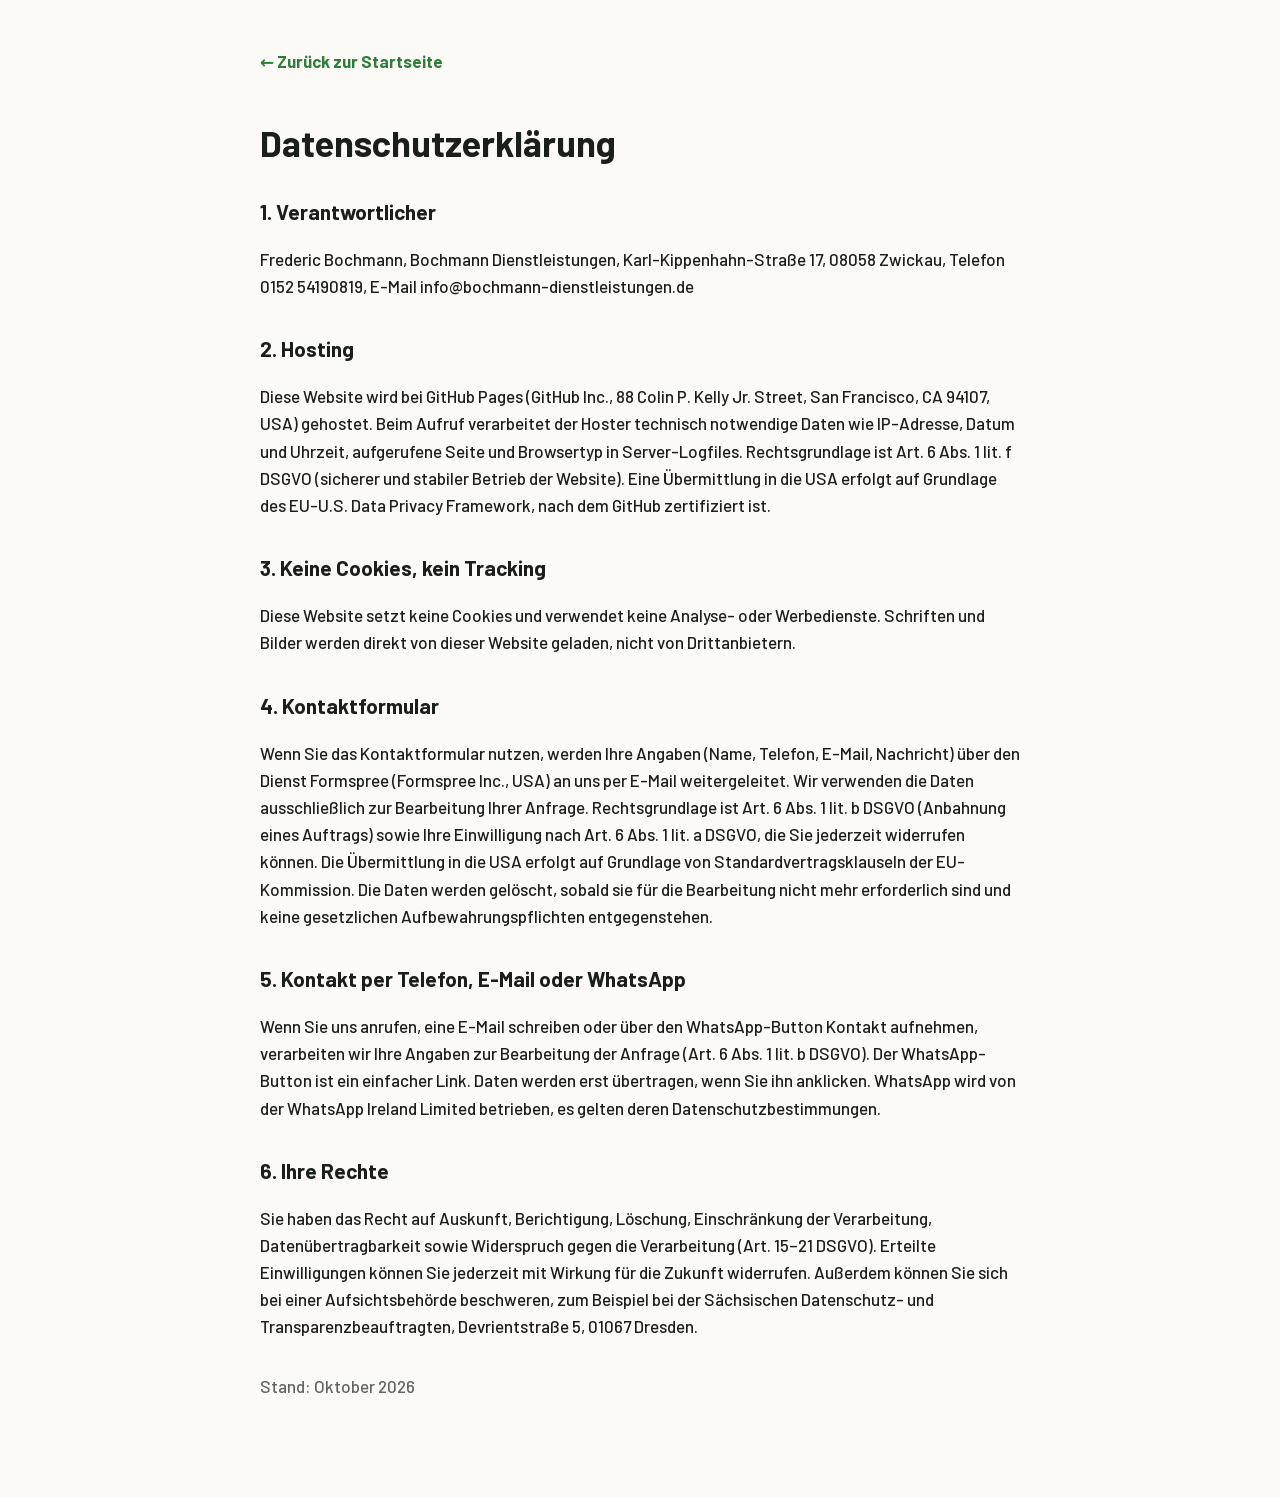
==== commit b76235cf: "SEO: Leistungsseiten, Schema, FAQ, Sitemap, robots, 404, info@-Adresse Co-Authored-By: Claude Opus 5" ====
--- a/datenschutz.html
+++ b/datenschutz.html
@@ -6,7 +6,7 @@
 body{font-family:Barlow,system-ui,sans-serif;background:#fbfaf6;color:#1b1f1c;line-height:1.6;margin:0;font-size:17px}main{max-width:760px;margin:0 auto;padding:48px 20px 80px}h1{font-size:36px;line-height:1.1}h2{font-size:21px;margin-top:32px}a{color:#2F7D3A}.back{display:inline-block;margin-bottom:24px;font-weight:700;text-decoration:none}</style></head><body><main><a class="back" href="index.html">← Zurück zur Startseite</a>
 <h1>Datenschutzerklärung</h1>
 <h2>1. Verantwortlicher</h2>
-<p>Frederic Bochmann, Bochmann Dienstleistungen, Karl-Kippenhahn-Straße 17, 08058 Zwickau, Telefon 0152 54190819, E-Mail bochmann-dienstleistungen@gmx.de</p>
+<p>Frederic Bochmann, Bochmann Dienstleistungen, Karl-Kippenhahn-Straße 17, 08058 Zwickau, Telefon 0152 54190819, E-Mail info@bochmann-dienstleistungen.de</p>
 <h2>2. Hosting</h2>
 <p>Diese Website wird bei GitHub Pages (GitHub Inc., 88 Colin P. Kelly Jr. Street, San Francisco, CA 94107, USA) gehostet. Beim Aufruf verarbeitet der Hoster technisch notwendige Daten wie IP-Adresse, Datum und Uhrzeit, aufgerufene Seite und Browsertyp in Server-Logfiles. Rechtsgrundlage ist Art. 6 Abs. 1 lit. f DSGVO (sicherer und stabiler Betrieb der Website). Eine Übermittlung in die USA erfolgt auf Grundlage des EU-U.S. Data Privacy Framework, nach dem GitHub zertifiziert ist.</p>
 <h2>3. Keine Cookies, kein Tracking</h2>
